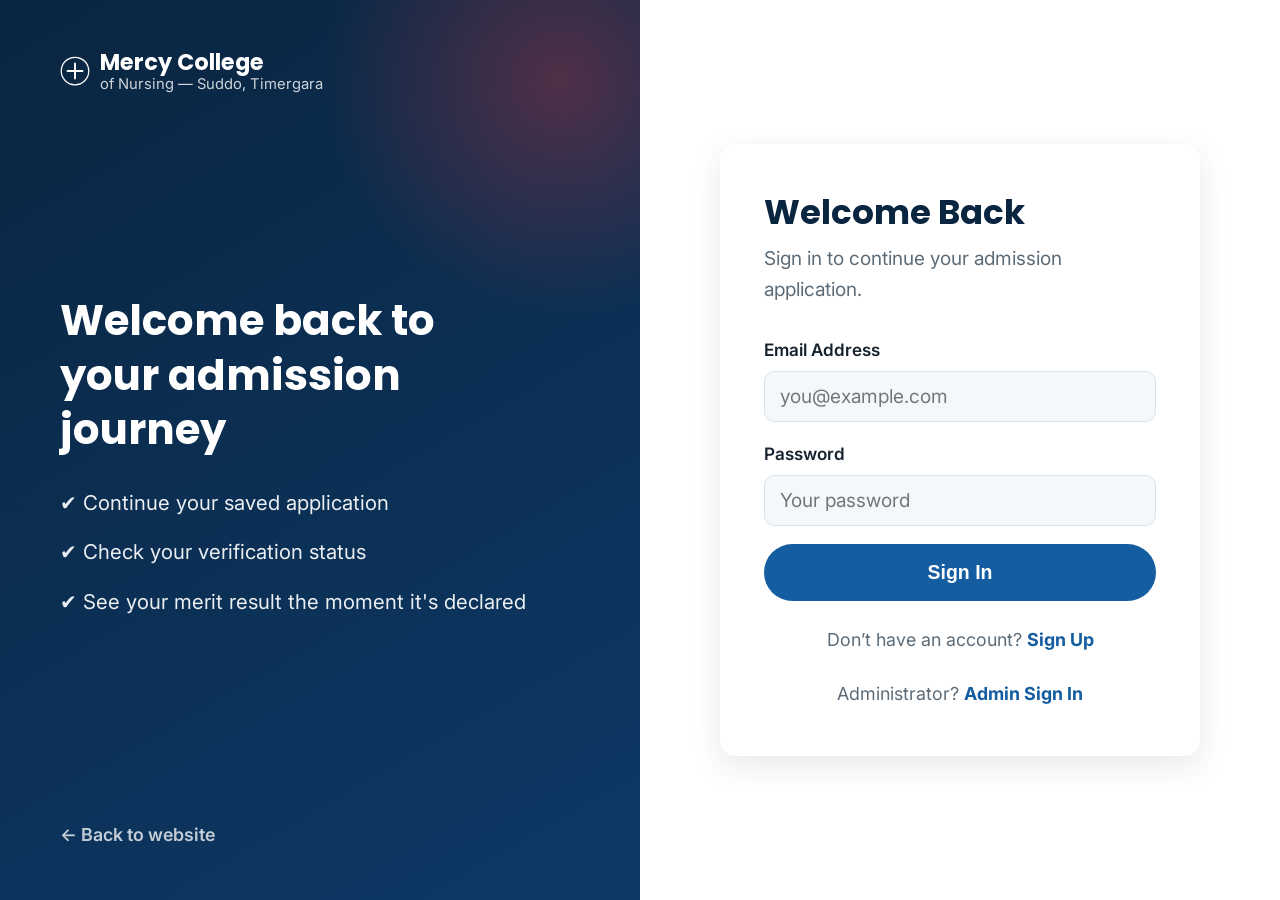
==== dashboard.html @ fff81d1d "dashboard, forms more improvements" ====
<!DOCTYPE html>
<html lang="en">
<head>
<meta charset="UTF-8">
<meta name="viewport" content="width=device-width, initial-scale=1.0">
<title>My Dashboard &mdash; Mercy College of Nursing</title>
<link rel="stylesheet" href="css/style.css">
<link rel="stylesheet" href="css/auth.css">
<link rel="preconnect" href="https://fonts.googleapis.com">
<link rel="preconnect" href="https://fonts.gstatic.com" crossorigin>
<link rel="preload" as="style" href="https://fonts.googleapis.com/css2?family=Poppins:wght@400;500;600;700;800&family=Inter:wght@400;500;600&display=swap" onload="this.onload=null;this.rel='stylesheet'">
<noscript><link rel="stylesheet" href="https://fonts.googleapis.com/css2?family=Poppins:wght@400;500;600;700;800&family=Inter:wght@400;500;600&display=swap"></noscript>
</head>
<body class="dash-body">

<div class="dash-layout">

  <aside class="dash-sidebar">
    <a href="index.html" class="brand">
      <span class="brand-mark">
        <svg viewBox="0 0 48 48" width="28" height="28" fill="none">
          <circle cx="24" cy="24" r="22" stroke="currentColor" stroke-width="2"/>
          <path d="M24 12v24M12 24h24" stroke="currentColor" stroke-width="3" stroke-linecap="round"/>
        </svg>
      </span>
      <span class="brand-text">
        <strong>Mercy College</strong>
        <small>Student Portal</small>
      </span>
    </a>

    <nav class="dash-nav">
      <button class="dash-nav-link active" data-view="overview"><span class="nav-icon">📊</span> Overview</button>
      <button class="dash-nav-link" data-view="application"><span class="nav-icon">📝</span> My Application</button>
      <button class="dash-nav-link" data-view="account"><span class="nav-icon">👤</span> Account</button>
    </nav>

    <div class="dash-sidebar-footer">
      <div class="dash-user-mini">
        <strong id="userName">Student</strong>
        <span id="userEmailMini"></span>
      </div>
      <button class="btn btn-tiny btn-ghost-dark btn-block" id="logoutBtn" style="background:#fff;">Log Out</button>
    </div>
  </aside>

  <main class="dash-content">
    <div class="container">

      <!-- ===================== Overview ===================== -->
      <div class="dash-view active" id="view-overview">
        <div id="allocationBanner"></div>
        <div class="dash-card">
          <h2>Application Status</h2>
          <p class="dash-card-lead">Track where your application is in the admission process.</p>
          <div class="status-stepper" id="statusStepper"></div>
        </div>
      </div>

      <!-- ===================== Application ===================== -->
      <div class="dash-view" id="view-application">
        <div id="applicationArea"></div>
      </div>

      <!-- ===================== Account ===================== -->
      <div class="dash-view" id="view-account">
        <div class="dash-card">
          <h2>Account Details</h2>
          <p class="dash-card-lead">Your account information used across your application.</p>
          <div class="summary-grid">
            <div class="summary-item"><span>Full Name</span><strong id="acc-name"></strong></div>
            <div class="summary-item"><span>CNIC / B-Form</span><strong id="acc-cnic"></strong></div>
            <div class="summary-item"><span>Phone</span><strong id="acc-phone"></strong></div>
            <div class="summary-item"><span>Email</span><strong id="acc-email"></strong></div>
          </div>
          <p class="cta-form-note" style="text-align:left; margin-top:24px;">Need to update these details? Message us on <a href="https://wa.me/923429671520" target="_blank" rel="noopener">WhatsApp</a>.</p>
        </div>
      </div>

    </div>
  </main>

</div>

<!-- ===================== Application Form Template ===================== -->
<template id="applicationFormTemplate">
  <div class="dash-card">
    <h2>Admission Application</h2>
    <p class="dash-card-lead">Fill in your details and upload the required documents. Signed in as <strong class="applicant-email"></strong>.</p>

    <p class="auth-error" id="appFormError"></p>

    <form id="applicationForm">
      <div class="form-grid">
        <label>
          Father's / Guardian's Name
          <input type="text" name="father" placeholder="Father's full name" required>
        </label>
        <label>
          CNIC / B-Form Number
          <input type="text" name="cnic" placeholder="XXXXX-XXXXXXX-X" required>
        </label>
        <label>
          Date of Birth
          <input type="date" name="dob" required>
        </label>
        <label>
          Gender
          <select name="gender" required>
            <option value="" disabled selected>Select gender</option>
            <option>Male</option>
            <option>Female</option>
          </select>
        </label>
        <label>
          Previous Qualification
          <select name="qualification" required>
            <option value="" disabled selected>Select qualification</option>
            <option>Matric (Science)</option>
            <option>FSc Pre-Medical</option>
            <option>FSc Pre-Engineering</option>
            <option>ICS / ICOM</option>
            <option>FA</option>
            <option>Other</option>
          </select>
        </label>
        <label>
          Program of Interest
          <select name="program" required>
            <option value="" disabled selected>Select a program</option>
            <option>BSN &mdash; Generic Nursing</option>
            <option>LHV &mdash; Lady Health Visitor</option>
          </select>
        </label>
        <label>
          Matric Marks / Percentage
          <input type="text" name="marksMatric" placeholder="e.g. 78% or 850/1100" required>
        </label>
        <label>
          F.Sc Marks / Percentage <span class="optional">(if applicable)</span>
          <input type="text" name="marksFsc" placeholder="e.g. 82% or 940/1100">
        </label>
        <label class="span-2">
          Complete Address
          <textarea name="address" rows="2" placeholder="House #, Street, Village/Town, Tehsil, District" required></textarea>
        </label>
      </div>

      <h3 style="margin:26px 0 16px; font-size:1.1rem;">Required Documents</h3>
      <div class="upload-grid">
        <div class="upload-field">
          <label>CNIC / Form B (scan or photo)
            <input type="file" name="cnicFormB" accept="image/*,.pdf" required>
          </label>
        </div>
        <div class="upload-field">
          <label>Domicile Certificate
            <input type="file" name="domicile" accept="image/*,.pdf" required>
          </label>
        </div>
        <div class="upload-field">
          <label>Matric DMC + Certificate
            <input type="file" name="matricDocs" accept="image/*,.pdf" multiple required>
          </label>
        </div>
        <div class="upload-field">
          <label>F.Sc DMC + Certificate <span class="optional">(if applicable)</span>
            <input type="file" name="fscDocs" accept="image/*,.pdf" multiple>
          </label>
        </div>
        <div class="upload-field span-2">
          <label>KMU CAT Result
            <input type="file" name="kmuCat" accept="image/*,.pdf" required>
          </label>
        </div>
      </div>

      <button type="submit" class="btn btn-primary btn-block" id="appSubmitBtn" style="margin-top:10px;">Submit Application</button>
      <p class="cta-form-note">Your details are saved to your account. You can also message us directly on <a href="https://wa.me/923429671520" target="_blank" rel="noopener">WhatsApp</a>.</p>
    </form>
  </div>
</template>

<!-- ===================== Read-only Summary Template ===================== -->
<template id="applicationSummaryTemplate">
  <div class="dash-card">
    <div style="display:flex; align-items:center; justify-content:space-between; flex-wrap:wrap; gap:10px;">
      <h2 style="margin-bottom:0;">My Application</h2>
      <span class="status-badge"></span>
    </div>
    <p class="dash-card-lead">Submitted on <span class="submitted-date"></span>. Contact the admissions office if any detail needs correction.</p>

    <div class="summary-grid">
      <div class="summary-item"><span>Full Name</span><strong class="s-name"></strong></div>
      <div class="summary-item"><span>Father's / Guardian's Name</span><strong class="s-father"></strong></div>
      <div class="summary-item"><span>CNIC / B-Form</span><strong class="s-cnic"></strong></div>
      <div class="summary-item"><span>Date of Birth</span><strong class="s-dob"></strong></div>
      <div class="summary-item"><span>Gender</span><strong class="s-gender"></strong></div>
      <div class="summary-item"><span>Phone</span><strong class="s-phone"></strong></div>
      <div class="summary-item"><span>Email</span><strong class="s-email"></strong></div>
      <div class="summary-item"><span>Program of Interest</span><strong class="s-program"></strong></div>
      <div class="summary-item"><span>Previous Qualification</span><strong class="s-qualification"></strong></div>
      <div class="summary-item"><span>Matric Marks</span><strong class="s-marksMatric"></strong></div>
      <div class="summary-item"><span>F.Sc Marks</span><strong class="s-marksFsc"></strong></div>
      <div class="summary-item span-2"><span>Address</span><strong class="s-address"></strong></div>
    </div>

    <h3 style="margin:26px 0 12px; font-size:1.05rem;">Uploaded Documents</h3>
    <div class="upload-preview" id="summaryDocs"></div>
  </div>
</template>

<script src="js/store.js"></script>
<script src="js/dashboard.js"></script>
</body>
</html>
---- css/style.css ----
/* ===================== Variables ===================== */
:root{
  --primary: #145da0;
  --primary-dark: #0d3d6e;
  --navy: #0a2540;
  --accent: #d1373f;
  --accent-dark: #ad2b32;
  --bg-light: #f4f8fb;
  --bg-white: #ffffff;
  --text-dark: #16232f;
  --text-muted: #5c6b78;
  --radius: 16px;
  --shadow: 0 10px 30px rgba(10,37,64,0.1);
  --topbar-h: 40px;
  --header-h: 84px;
  --font-head: 'Poppins', 'Segoe UI', sans-serif;
  --font-body: 'Inter', 'Segoe UI', sans-serif;
}

*{ box-sizing: border-box; margin:0; padding:0; }

html{ scroll-behavior: smooth; font-size: clamp(16.5px, 0.35vw + 15px, 19.5px); }

body{
  font-family: var(--font-body);
  color: var(--text-dark);
  background: var(--bg-white);
  line-height: 1.65;
  font-size: 1rem;
  overflow-x: hidden;
}

img{ max-width: 100%; display:block; }

a{ text-decoration: none; color: inherit; }

ul{ list-style:none; }

.container{
  width: 100%;
  max-width: 1180px;
  margin: 0 auto;
  padding: 0 24px;
}

h1,h2,h3,h4{
  font-family: var(--font-head);
  color: var(--navy);
  line-height: 1.2;
}

h2{ font-size: 2.3rem; }
h3{ font-size: 1.3rem; }

.center{ text-align:center; margin-left:auto; margin-right:auto; }

.section-tag{
  color: var(--primary);
  font-weight: 700;
  letter-spacing: 1.5px;
  text-transform: uppercase;
  font-size: 0.85rem;
  margin-bottom: 10px;
}

.section-lead{
  color: var(--text-muted);
  font-size: 1.08rem;
  max-width: 640px;
  margin-top: 14px;
  margin-bottom: 52px;
}

/* ===================== Buttons ===================== */
.btn{
  display: inline-block;
  padding: 15px 32px;
  border-radius: 100px;
  font-weight: 600;
  font-size: 1rem;
  transition: all 0.25s ease;
  border: 2px solid transparent;
  cursor: pointer;
}

.btn-primary{
  background: var(--primary);
  color: #fff;
}
.btn-primary:hover{
  background: var(--primary-dark);
  transform: translateY(-2px);
}

.btn-accent{
  background: var(--accent);
  color: #fff;
  border-color: var(--accent);
}
.btn-accent:hover{
  background: var(--accent-dark);
  border-color: var(--accent-dark);
  transform: translateY(-2px);
}

.btn-ghost{
  border-color: rgba(255,255,255,0.6);
  color: #fff;
}
.btn-ghost:hover{
  background: rgba(255,255,255,0.12);
  transform: translateY(-2px);
}

.btn-ghost-dark{
  border-color: rgba(10,37,64,0.3);
  color: var(--navy);
}
.btn-ghost-dark:hover{
  background: rgba(10,37,64,0.06);
}

.btn-small{
  padding: 10px 22px;
  font-size: 0.85rem;
}

.btn-tiny{
  padding: 7px 18px;
  font-size: 0.76rem;
}

.btn-block{
  width: 100%;
  text-align: center;
}

/* ===================== Top bar ===================== */
.top-bar{
  position: fixed;
  top: 0; left:0; right:0;
  height: var(--topbar-h);
  background: var(--navy);
  color: rgba(255,255,255,0.85);
  font-size: 0.8rem;
  z-index: 1000;
  transition: transform 0.3s ease;
}
.top-bar.hide{ transform: translateY(-100%); }

.top-bar-inner{
  height: 100%;
  display:flex;
  align-items:center;
  justify-content: space-between;
}

.top-bar-left{ display:flex; gap: 22px; }
.top-bar-left a{ color: inherit; opacity:0.88; transition: opacity 0.2s ease; }
.top-bar-left a:hover{ opacity:1; }

.top-bar-right{ display:flex; align-items:center; gap: 16px; }

.top-social{ display:flex; gap: 8px; }
.top-social a{
  width: 24px; height:24px;
  font-size: 0.62rem;
  background: rgba(255,255,255,0.12);
}
.top-social a:hover{ background: var(--accent); }

/* ===================== Header ===================== */
.site-header{
  position: fixed;
  top: var(--topbar-h);
  left:0; right:0;
  z-index: 999;
  background: transparent;
  transition: all 0.3s ease, top 0.3s ease;
  padding: 18px 0;
}

.site-header.scrolled{
  top: 0;
  background: rgba(255,255,255,0.97);
  backdrop-filter: blur(8px);
  box-shadow: 0 4px 20px rgba(0,0,0,0.08);
  padding: 10px 0;
}

.nav-wrap{
  display:flex;
  align-items:center;
  justify-content: space-between;
}

.brand{
  display:flex;
  align-items:center;
  gap:10px;
  color:#fff;
  transition: color 0.3s ease;
}
.site-header.scrolled .brand{ color: var(--navy); }

.brand-mark{ display:flex; color: inherit; }

.brand-text{ display:flex; flex-direction:column; line-height:1.15; }
.brand-text strong{ font-family: var(--font-head); font-size: 1.15rem; }
.brand-text small{ font-size: 0.76rem; opacity: 0.8; }

.main-nav{
  display:flex;
  align-items:center;
  gap: 30px;
}

.main-nav a{
  color:#fff;
  font-weight:500;
  font-size: 0.98rem;
  transition: color 0.3s ease, opacity 0.2s ease;
  opacity: 0.9;
}
.main-nav a:hover{ opacity: 1; }
.site-header.scrolled .main-nav a{ color: var(--navy); }
.main-nav a.nav-cta{ color: #fff !important; opacity:1; }

.nav-toggle{
  display:none;
  flex-direction:column;
  gap:5px;
  background:none;
  border:none;
  cursor:pointer;
  z-index: 1001;
}
.nav-toggle span{
  width: 26px;
  height: 2px;
  background: #fff;
  transition: all 0.3s ease;
}
.site-header.scrolled .nav-toggle span{ background: var(--navy); }

/* ===================== Hero ===================== */
.hero{
  position: relative;
  min-height: 100vh;
  display:flex;
  align-items:center;
  color:#fff;
  overflow:hidden;
}

.hero-bg{
  position:absolute;
  inset:0;
  background:
    linear-gradient(120deg, rgba(10,37,64,0.90), rgba(13,61,110,0.80)),
    url('../img/web/hero-campus.jpg') center/cover no-repeat;
  z-index:-1;
}

.hero-inner{
  padding-top: calc(var(--topbar-h) + 100px);
  padding-bottom: 60px;
  display:grid;
  grid-template-columns: 1.15fr 0.85fr;
  gap: 50px;
  align-items:center;
}

.eyebrow{
  display:flex;
  align-items:center;
  flex-wrap: wrap;
  gap: 12px 14px;
  margin-bottom: 26px;
}

.eyebrow-text{
  text-transform: uppercase;
  letter-spacing: 2px;
  font-size: 0.92rem;
  color: #ff8f93;
  font-weight:600;
}

.hero h1{
  font-size: clamp(3.2rem, 5.5vw, 5.6rem);
  font-weight: 800;
  color: #fff;
  letter-spacing: -1px;
}

.hero-sub{
  margin: 28px 0 38px;
  font-size: 1.28rem;
  max-width: 620px;
  color: rgba(255,255,255,0.88);
}

.hero-actions{
  display:flex;
  gap:18px;
  flex-wrap: wrap;
}

.hero-inner-solo{
  grid-template-columns: 1fr;
  max-width: 880px;
}

.admissions-pill{
  display: inline-block;
  background: var(--accent);
  color: #fff;
  padding: 6px 16px;
  font-size: 0.8rem;
  font-weight: 600;
  border-radius: 100px;
  letter-spacing: 0.5px;
}

.scroll-cue{
  position:absolute;
  bottom: 20px;
  left: 50%;
  transform: translateX(-50%);
  display:flex;
  flex-direction:column;
  align-items:center;
  gap:8px;
  color: rgba(255,255,255,0.75);
  font-size: 0.7rem;
  letter-spacing: 2px;
}
.scroll-cue-arrow{
  animation: bounce 1.8s infinite;
  font-size: 1.1rem;
}
@keyframes bounce{
  0%,100%{ transform: translateY(0); }
  50%{ transform: translateY(8px); }
}

/* ===================== Quick Access ===================== */
.quick-access{
  padding: 70px 0 20px;
  background: var(--bg-white);
}
.quick-grid{
  display:grid;
  grid-template-columns: repeat(auto-fit, minmax(170px, 1fr));
  gap: 18px;
}
.quick-card{
  background: var(--bg-light);
  border-radius: 14px;
  padding: 30px 20px;
  text-align:center;
  border: 1.5px solid transparent;
  transition: all 0.25s ease;
}
.quick-card:hover{
  background:#fff;
  border-color: var(--primary);
  box-shadow: var(--shadow);
  transform: translateY(-5px);
}
.quick-icon{
  font-size: 2.1rem;
  display:block;
  margin-bottom: 14px;
}
.quick-card h4{ font-size: 1.02rem; margin-bottom: 7px; }
.quick-card p{ font-size: 0.85rem; color: var(--text-muted); }

/* ===================== About ===================== */
.about{
  padding: 100px 0 0;
  background: var(--bg-white);
}

.about-grid{
  display:grid;
  grid-template-columns: 1.1fr 0.9fr;
  gap: 70px;
  align-items:center;
  padding-bottom: 90px;
}

.about-text p{ color: var(--text-muted); margin-bottom: 18px; }
.about-text h2{ font-size: 2.3rem; margin-bottom: 22px; }

.about-media{
  position:relative;
}
.about-media img{
  border-radius: var(--radius);
  box-shadow: var(--shadow);
  width: 100%;
  height: auto;
  aspect-ratio: 0.875;
  object-fit: cover;
}
.about-badge{
  position:absolute;
  bottom: -24px;
  left: -24px;
  background: var(--accent);
  color: #fff;
  padding: 20px 26px;
  border-radius: var(--radius);
  box-shadow: var(--shadow);
  display:flex;
  flex-direction:column;
  line-height:1.1;
}
.about-badge strong{ font-size: 1.6rem; font-family: var(--font-head); }
.about-badge span{ font-size: 0.75rem; font-weight:600; max-width: 150px; }

.stats-strip{
  background: var(--navy);
  padding: 50px 0;
}
.stats-grid{
  display:grid;
  grid-template-columns: repeat(4, 1fr);
  gap: 20px;
  text-align:center;
}
.stat h3{
  color: #ff8f93;
  font-size: 2.4rem;
  font-weight: 800;
}
.stat p{
  color: rgba(255,255,255,0.75);
  margin-top: 6px;
  font-size: 0.9rem;
  letter-spacing: 0.5px;
}

/* ===================== QEC ===================== */
.qec{
  padding: 80px 0;
  background: var(--bg-white);
}
.qec-grid{
  display:grid;
  grid-template-columns: auto 1fr;
  gap: 34px;
  align-items:center;
}
.qec-icon-wrap{
  width: 84px;
  height: 84px;
  border-radius: 22px;
  background: rgba(20,93,160,0.1);
  display:flex;
  align-items:center;
  justify-content:center;
  font-size: 2.2rem;
  flex-shrink: 0;
}
.qec h2{ font-size: 1.9rem; margin-bottom: 14px; }
.qec p{ color: var(--text-muted); }

/* ===================== Courses ===================== */
.courses{
  padding: 110px 0;
  background: var(--bg-light);
}

.course-grid{
  display:grid;
  grid-template-columns: repeat(3, 1fr);
  gap: 28px;
}

.course-grid-2{
  grid-template-columns: repeat(2, 1fr);
  max-width: 780px;
  margin: 0 auto;
}

.course-card{
  background: #fff;
  padding: 38px 32px;
  border-radius: var(--radius);
  box-shadow: var(--shadow);
  position:relative;
  transition: transform 0.3s ease, box-shadow 0.3s ease;
}
.course-card:hover{
  transform: translateY(-8px);
  box-shadow: 0 18px 40px rgba(10,37,64,0.16);
}

.course-icon{
  font-size: 2.5rem;
  margin-bottom: 20px;
}

.course-card h3{
  font-size: 1.32rem;
  margin-bottom: 14px;
  padding-right: 70px;
}

.course-card p{
  color: var(--text-muted);
  font-size: 1rem;
  margin-bottom: 20px;
}

.badge{
  position:absolute;
  top: 30px;
  right: 28px;
  background: rgba(20,93,160,0.1);
  color: var(--primary-dark);
  font-size: 0.72rem;
  font-weight:700;
  padding: 5px 12px;
  border-radius: 100px;
}

.card-link{
  color: var(--primary-dark);
  font-weight:600;
  font-size: 0.9rem;
}

/* ===================== Curriculum ===================== */
.curriculum{
  padding: 110px 0;
  background: var(--bg-white);
}

.curriculum-tabs{ max-width: 820px; margin: 0 auto; }

.tab-buttons{
  display:flex;
  justify-content:center;
  gap: 12px;
  margin-bottom: 40px;
  flex-wrap: wrap;
}

.tab-btn{
  background: var(--bg-light);
  border: none;
  padding: 12px 28px;
  border-radius: 100px;
  font-weight:600;
  font-family: var(--font-body);
  color: var(--navy);
  cursor:pointer;
  transition: all 0.25s ease;
}
.tab-btn.active, .tab-btn:hover{
  background: var(--primary);
  color: #fff;
}

.tab-panel{
  display:none;
  background: var(--bg-light);
  border-radius: var(--radius);
  padding: 40px;
}
.tab-panel.active{
  display:block;
  animation: fadeIn 0.4s ease;
}
@keyframes fadeIn{
  from{ opacity:0; transform: translateY(8px); }
  to{ opacity:1; transform: translateY(0); }
}

.tab-panel ul{
  display:grid;
  grid-template-columns: 1fr 1fr;
  gap: 16px;
}
.tab-panel li{
  position:relative;
  padding-left: 26px;
  color: var(--text-dark);
  font-weight:500;
}
.tab-panel li::before{
  content:'';
  position:absolute;
  left:0; top: 8px;
  width: 10px; height: 10px;
  border-radius: 50%;
  background: var(--primary);
}

/* ===================== Faculty ===================== */
.faculty{
  padding: 110px 0;
  background: var(--bg-light);
}

.faculty-grid{
  display:grid;
  grid-template-columns: repeat(3, 1fr);
  gap: 30px;
}

.faculty-card{
  background:#fff;
  border-radius: var(--radius);
  overflow:hidden;
  box-shadow: var(--shadow);
  transition: transform 0.3s ease;
}
.faculty-card:hover{ transform: translateY(-6px); }

.faculty-card img{ width:100%; height:auto; aspect-ratio: 1/1; object-fit: cover; }

.faculty-avatar-placeholder{
  width:100%;
  aspect-ratio: 1/1;
  background: linear-gradient(135deg, var(--primary), var(--primary-dark));
  display:flex;
  align-items:center;
  justify-content:center;
  font-size: 3rem;
}

.faculty-info{ padding: 24px 26px 30px; }
.faculty-info h3{ font-size: 1.22rem; margin-bottom: 5px; }
.faculty-info span{
  display:block;
  color: var(--primary-dark);
  font-weight:600;
  font-size: 0.92rem;
  margin-bottom: 11px;
}
.faculty-info p{ color: var(--text-muted); font-size: 0.95rem; }

.activity-tag{
  display:inline-block;
  background: rgba(20,93,160,0.1);
  color: var(--primary-dark);
  font-weight:700;
  font-size: 0.82rem;
  padding: 6px 14px;
  border-radius: 100px;
  margin-bottom: 11px;
}

/* ===================== Gallery ===================== */
.gallery{
  padding: 110px 0;
  background: var(--bg-white);
}

.gallery-grid{
  columns: 3;
  column-gap: 20px;
}
.gallery-grid img{
  width:100%;
  margin-bottom: 20px;
  border-radius: var(--radius);
  cursor: pointer;
  transition: transform 0.3s ease, box-shadow 0.3s ease;
  break-inside: avoid;
}
.gallery-grid img:hover{
  transform: scale(1.02);
  box-shadow: var(--shadow);
}

.lightbox{
  position: fixed;
  inset:0;
  background: rgba(10,37,64,0.92);
  display:none;
  align-items:center;
  justify-content:center;
  z-index: 2000;
  padding: 40px;
}
.lightbox.open{ display:flex; }
.lightbox img{
  max-width: 90vw;
  max-height: 85vh;
  border-radius: 12px;
}
.lightbox-close{
  position:absolute;
  top: 26px;
  right: 36px;
  color:#fff;
  font-size: 2.2rem;
  cursor:pointer;
}

/* ===================== CTA Banner / Form ===================== */
.cta-banner{
  background: linear-gradient(120deg, var(--primary-dark), var(--navy));
  padding: 100px 0;
  color:#fff;
}
.cta-grid{
  display:grid;
  grid-template-columns: 1fr 1fr;
  gap: 60px;
  align-items:center;
}
.cta-copy h2{ color:#fff; font-size: 2.1rem; margin-bottom: 18px; }
.cta-copy p{ color: rgba(255,255,255,0.85); margin-bottom: 26px; }
.cta-points{ display:flex; flex-direction:column; gap: 12px; }
.cta-points li{ color: rgba(255,255,255,0.92); font-size: 0.95rem; }

.cta-form{
  background: #fff;
  color: var(--text-dark);
  border-radius: var(--radius);
  padding: 34px;
  box-shadow: 0 25px 60px rgba(0,0,0,0.3);
}
.cta-form h3{ margin-bottom: 20px; font-size: 1.25rem; }

.form-grid{
  display:grid;
  grid-template-columns: 1fr 1fr;
  column-gap: 18px;
}

.cta-form label{
  display:block;
  font-size: 0.83rem;
  font-weight:600;
  color: var(--text-dark);
  margin-bottom: 16px;
}
.form-grid label.span-2{ grid-column: 1 / -1; }

.optional{ font-weight:400; color: var(--text-muted); font-size: 0.75rem; }

.cta-form input, .cta-form select, .cta-form textarea{
  display:block;
  width: 100%;
  margin-top: 6px;
  padding: 12px 14px;
  border-radius: 10px;
  border: 1.5px solid #dde3ea;
  font-family: var(--font-body);
  font-size: 0.92rem;
  background: var(--bg-light);
  color: var(--text-dark);
}
.cta-form textarea{ resize: vertical; min-height: 46px; }
.cta-form input:focus, .cta-form select:focus, .cta-form textarea:focus{
  outline: none;
  border-color: var(--primary);
}
.cta-form-note{
  margin-top: 12px;
  font-size: 0.75rem;
  color: var(--text-muted);
  text-align:center;
}
.cta-form-note a{ color: var(--primary); font-weight:600; }

.auth-gate-lead{ color: var(--text-muted); margin-bottom: 24px; font-size: 0.92rem; }
.auth-gate-signin{ margin-top: 14px; }

/* ===================== Footer ===================== */
.site-footer{
  background: var(--navy);
  color: rgba(255,255,255,0.8);
  padding-top: 80px;
}

.footer-grid{
  display:grid;
  grid-template-columns: 1.4fr 1fr 1fr 1fr;
  gap: 40px;
  padding-bottom: 60px;
  border-bottom: 1px solid rgba(255,255,255,0.1);
}

.footer-brand{ color:#fff; margin-bottom: 18px; }

.footer-col h4{
  color:#fff;
  font-size: 1rem;
  margin-bottom: 18px;
}
.footer-col a, .footer-col p{
  display:block;
  margin-bottom: 12px;
  font-size: 0.9rem;
  color: rgba(255,255,255,0.75);
  transition: color 0.2s ease;
}
.footer-col a:hover{ color: #ff8f93; }

.social-links{ display:flex; gap: 12px; }
.social-links a{
  width: 38px; height:38px;
  border-radius: 50%;
  background: rgba(255,255,255,0.08);
  display:flex; align-items:center; justify-content:center;
  font-size: 0.8rem;
  font-weight:700;
}
.social-links a:hover{ background: var(--primary); color:#fff; }

.footer-bottom{
  text-align:center;
  padding: 24px 0;
  font-size: 0.82rem;
  color: rgba(255,255,255,0.55);
}

/* ===================== Floating buttons ===================== */
.back-to-top{
  position: fixed;
  bottom: 28px;
  right: 28px;
  width: 46px;
  height: 46px;
  background: var(--primary);
  color:#fff;
  border-radius: 50%;
  display:flex;
  align-items:center;
  justify-content:center;
  font-size: 1.2rem;
  box-shadow: var(--shadow);
  opacity:0;
  pointer-events:none;
  transition: all 0.3s ease;
  z-index: 500;
}
.back-to-top.visible{ opacity:1; pointer-events:auto; }
.back-to-top:hover{ background: var(--primary-dark); transform: translateY(-4px); }

.whatsapp-float{
  position: fixed;
  bottom: 28px;
  left: 28px;
  width: 52px;
  height: 52px;
  background: #25D366;
  color: #fff;
  border-radius: 50%;
  display:flex;
  align-items:center;
  justify-content:center;
  box-shadow: var(--shadow);
  z-index: 500;
  transition: transform 0.3s ease;
}
.whatsapp-float:hover{ transform: translateY(-4px) scale(1.05); }

/* ===================== Reveal animation ===================== */
.reveal{
  opacity:0;
  transform: translateY(30px);
  transition: opacity 0.7s ease, transform 0.7s ease;
}
.reveal.in-view{
  opacity:1;
  transform: translateY(0);
}

/* ===================== Responsive ===================== */
@media (max-width: 960px){
  .hero-inner{ grid-template-columns: 1fr; text-align:center; }
  .hero-actions{ justify-content:center; }
  .hero-media{ order:-1; max-width: 260px; margin: 0 auto; }
  .hero-sub{ margin-left:auto; margin-right:auto; }

  .quick-grid{ grid-template-columns: repeat(3, 1fr); }

  .about-grid{ grid-template-columns: 1fr; }
  .about-media{ order:-1; max-width: 420px; margin: 0 auto; }
  .course-grid{ grid-template-columns: repeat(2, 1fr); }
  .faculty-grid{ grid-template-columns: repeat(2, 1fr); }
  .gallery-grid{ columns: 2; }
  .cta-grid{ grid-template-columns: 1fr; }
  .footer-grid{ grid-template-columns: 1fr 1fr; }
}

@media (max-width: 560px){
  .form-grid{ grid-template-columns: 1fr; }
}

@media (max-width: 720px){
  .hide-mobile{ display:none; }
  .top-bar{ font-size: 0.72rem; }
  .top-bar-left{ gap: 14px; }
  .top-social{ display:none; }
  .top-bar-right{ gap: 10px; }

  .nav-toggle{ display:flex; }
  .main-nav{
    position: fixed;
    top:0; right:0;
    height: 100vh;
    width: 78%;
    max-width: 320px;
    background: var(--navy);
    flex-direction: column;
    align-items: flex-start;
    justify-content:center;
    gap: 26px;
    padding: 40px;
    transform: translateX(100%);
    transition: transform 0.35s ease;
  }
  .main-nav.open{ transform: translateX(0); }
  .main-nav a{ color:#fff !important; font-size: 1.05rem; }

  .quick-grid{ grid-template-columns: repeat(2, 1fr); }
  .qec-grid{ grid-template-columns: 1fr; text-align:center; justify-items:center; }
  .stats-grid{ grid-template-columns: 1fr 1fr; gap: 30px; }
  .course-grid{ grid-template-columns: 1fr; }
  .faculty-grid{ grid-template-columns: 1fr; }
  .gallery-grid{ columns: 1; }
  .footer-grid{ grid-template-columns: 1fr; }
  .tab-panel ul{ grid-template-columns: 1fr; }
  .tab-buttons{ gap: 8px; }
  .tab-btn{ padding: 10px 18px; font-size: 0.85rem; }
  .whatsapp-float{ width:46px; height:46px; bottom:22px; left:22px; }
  .back-to-top{ width:42px; height:42px; bottom:22px; right:22px; }
}
---- css/auth.css ----
/* Shared styles for the student/admin portal pages (signup, signin,
   dashboard, admin). Built on top of the variables/buttons/forms already
   defined in style.css -- link both stylesheets on these pages. */

body.auth-body{
  min-height: 100vh;
  background: var(--bg-light);
}

/* ===================== Split-screen auth layout ===================== */
.auth-split{
  min-height: 100vh;
  display:grid;
  grid-template-columns: 1fr 1fr;
}

.auth-side{
  background: linear-gradient(150deg, var(--navy), var(--primary-dark) 120%);
  color:#fff;
  display:flex;
  flex-direction:column;
  justify-content:space-between;
  padding: 50px 60px;
  position:relative;
  overflow:hidden;
}
.auth-side::before{
  content:'';
  position:absolute;
  width: 480px; height: 480px;
  border-radius:50%;
  background: radial-gradient(circle, rgba(209,55,63,0.35), transparent 70%);
  top: -160px; right: -160px;
}
.auth-side .brand{ color:#fff; position:relative; z-index:1; }
.auth-side-content{ position:relative; z-index:1; }
.auth-side-content h2{ color:#fff; font-size: 2.15rem; line-height:1.3; margin-bottom: 28px; max-width: 420px; }
.auth-side-points{ display:flex; flex-direction:column; gap: 16px; }
.auth-side-points li{ font-size: 1.05rem; color: rgba(255,255,255,0.92); }
.auth-side-back{
  position:relative; z-index:1;
  color: rgba(255,255,255,0.75);
  font-size: 0.92rem;
  font-weight:600;
}
.auth-side-back:hover{ color:#fff; }

.auth-form-side{
  display:flex;
  align-items:center;
  justify-content:center;
  padding: 50px 30px;
  background: var(--bg-white);
}

.auth-card{
  background:#fff;
  border-radius: var(--radius);
  box-shadow: var(--shadow);
  padding: 48px 44px;
  width: 100%;
  max-width: 480px;
}
.auth-card h1{ font-size: 1.75rem; margin-bottom: 10px; }
.auth-card .auth-lead{ color: var(--text-muted); font-size: 0.98rem; margin-bottom: 30px; }

.auth-card label{
  display:block;
  font-size: 0.88rem;
  font-weight:600;
  color: var(--text-dark);
  margin-bottom: 18px;
}
.auth-card input, .auth-card select, .auth-card textarea{
  display:block;
  width: 100%;
  margin-top: 7px;
  padding: 13px 15px;
  border-radius: 10px;
  border: 1.5px solid #dde3ea;
  font-family: var(--font-body);
  font-size: 0.98rem;
  background: var(--bg-light);
  color: var(--text-dark);
}
.auth-card input:focus, .auth-card select:focus, .auth-card textarea:focus{
  outline: none;
  border-color: var(--primary);
}

.auth-error{
  background: rgba(209,55,63,0.08);
  border: 1px solid rgba(209,55,63,0.25);
  color: var(--accent-dark);
  padding: 12px 16px;
  border-radius: 10px;
  font-size: 0.85rem;
  margin-bottom: 20px;
  display:none;
}
.auth-error.visible{ display:block; }

.auth-switch{
  text-align:center;
  margin-top: 24px;
  font-size: 0.92rem;
  color: var(--text-muted);
}
.auth-switch a{ color: var(--primary); font-weight:700; }

/* ===================== Dashboard shell (sidebar layout) ===================== */
.dash-body{ background: var(--bg-light); }

.dash-layout{
  display:flex;
  min-height: 100vh;
  align-items: stretch;
}

.dash-sidebar{
  width: 268px;
  flex-shrink: 0;
  background: var(--navy);
  color:#fff;
  display:flex;
  flex-direction:column;
  padding: 28px 22px;
  position: sticky;
  top: 0;
  height: 100vh;
}
.dash-sidebar .brand{ color:#fff; margin-bottom: 44px; }
.dash-sidebar .brand-text small{ opacity:0.65; }

.dash-nav{
  display:flex;
  flex-direction:column;
  gap: 6px;
  flex: 1;
}
.dash-nav-link{
  display:flex;
  align-items:center;
  gap: 12px;
  background:none;
  border:none;
  color: rgba(255,255,255,0.72);
  text-align:left;
  padding: 13px 16px;
  border-radius: 10px;
  font-size: 0.97rem;
  font-weight:500;
  font-family: var(--font-body);
  cursor:pointer;
  transition: all 0.2s ease;
}
.dash-nav-link .nav-icon{ font-size: 1.1rem; }
.dash-nav-link:hover{ background: rgba(255,255,255,0.07); color:#fff; }
.dash-nav-link.active{ background: var(--primary); color:#fff; font-weight:600; }

.dash-sidebar-footer{
  border-top: 1px solid rgba(255,255,255,0.14);
  padding-top: 20px;
  margin-top: 20px;
}
.dash-user-mini{ margin-bottom: 16px; }
.dash-user-mini strong{ display:block; font-size: 0.96rem; color:#fff; }
.dash-user-mini span{ display:block; font-size: 0.8rem; color: rgba(255,255,255,0.6); margin-top:2px; word-break: break-all; }

.dash-content{
  flex: 1;
  min-width: 0;
  padding: 46px 50px 90px;
  overflow-y: auto;
}
.dash-content .container{ max-width: none; margin:0; padding:0; }

.dash-view{ display:none; }
.dash-view.active{ display:block; }

.dash-card{
  background:#fff;
  border-radius: var(--radius);
  box-shadow: var(--shadow);
  padding: 34px;
  margin-bottom: 30px;
}
.dash-card h2{ font-size: 1.5rem; margin-bottom: 7px; }
.dash-card .dash-card-lead{ color: var(--text-muted); font-size: 0.95rem; margin-bottom: 26px; }

.dash-card form label{
  display:block;
  font-size: 0.88rem;
  font-weight:600;
  color: var(--text-dark);
  margin-bottom: 18px;
}
.dash-card form input,
.dash-card form select,
.dash-card form textarea{
  display:block;
  width: 100%;
  margin-top: 7px;
  padding: 13px 15px;
  border-radius: 10px;
  border: 1.5px solid #dde3ea;
  font-family: var(--font-body);
  font-size: 0.98rem;
  background: var(--bg-light);
  color: var(--text-dark);
}
.dash-card form textarea{ resize: vertical; min-height: 46px; }
.dash-card form input:focus,
.dash-card form select:focus,
.dash-card form textarea:focus{
  outline: none;
  border-color: var(--primary);
}
.dash-card form input[type="file"]{
  padding: 0;
  border: none;
  background: none;
  font-size: 0.85rem;
}

/* Status stepper */
.status-stepper{
  display:flex;
  justify-content: space-between;
  gap: 10px;
  margin-bottom: 10px;
}
.status-step{
  flex:1;
  text-align:center;
  position:relative;
  padding-top: 34px;
}
.status-step::before{
  content:'';
  position:absolute;
  top: 12px; left: 50%; right: -50%;
  height: 3px;
  background: #e3e9ef;
  z-index: 0;
}
.status-step:last-child::before{ display:none; }
.status-step-dot{
  position:absolute;
  top:0; left: 50%;
  transform: translateX(-50%);
  width: 26px; height:26px;
  border-radius:50%;
  background:#e3e9ef;
  color:#8a97a3;
  display:flex; align-items:center; justify-content:center;
  font-size: 0.75rem;
  font-weight:700;
  z-index: 1;
}
.status-step.done .status-step-dot{ background: var(--primary); color:#fff; }
.status-step.done::before{ background: var(--primary); }
.status-step.active .status-step-dot{ background: var(--accent); color:#fff; }
.status-step p{ font-size: 0.76rem; font-weight:600; color: var(--text-muted); }
.status-step.done p, .status-step.active p{ color: var(--text-dark); }

/* Status badges */
.status-badge{
  display:inline-block;
  padding: 5px 14px;
  border-radius: 100px;
  font-size: 0.78rem;
  font-weight:700;
}
.status-badge.submitted{ background: rgba(20,93,160,0.1); color: var(--primary-dark); }
.status-badge.verified{ background: rgba(14,124,90,0.12); color: #0d7a53; }
.status-badge.declared{ background: rgba(224,168,23,0.15); color: #8a6608; }
.status-badge.allocated{ background: rgba(14,124,90,0.15); color: #0d7a53; }
.status-badge.not-allocated{ background: rgba(209,55,63,0.1); color: var(--accent-dark); }

.allocation-banner{
  border-radius: 14px;
  padding: 26px 28px;
  margin-bottom: 24px;
}
.allocation-banner.success{ background: linear-gradient(120deg, #0d7a53, #0a5c3f); color:#fff; }
.allocation-banner.fail{ background: linear-gradient(120deg, var(--accent-dark), var(--accent)); color:#fff; }
.allocation-banner h3{ color:#fff; font-size: 1.2rem; margin-bottom: 6px; }
.allocation-banner p{ color: rgba(255,255,255,0.9); font-size: 0.92rem; }

/* Document upload grid */
.upload-grid{
  display:grid;
  grid-template-columns: 1fr 1fr;
  gap: 18px;
  margin-bottom: 16px;
}
.upload-field{
  border: 1.5px dashed #cfd8e2;
  border-radius: 12px;
  padding: 16px;
  background: var(--bg-light);
}
.upload-field label{ margin-bottom: 8px; }
.upload-field input[type="file"]{
  font-size: 0.8rem;
  background: none;
  border: none;
  padding: 0;
}
.upload-preview{
  display:flex;
  flex-wrap:wrap;
  gap: 8px;
  margin-top: 10px;
}
.upload-preview img{
  width: 56px; height:56px;
  object-fit:cover;
  border-radius: 8px;
  border: 1px solid #dde3ea;
}
.upload-preview .file-chip{
  font-size: 0.72rem;
  background:#fff;
  border: 1px solid #dde3ea;
  border-radius: 8px;
  padding: 6px 10px;
  color: var(--text-muted);
}

/* Read-only application summary */
.summary-grid{
  display:grid;
  grid-template-columns: 1fr 1fr;
  gap: 14px 24px;
}
.summary-item span{ display:block; font-size: 0.75rem; color: var(--text-muted); margin-bottom: 3px; }
.summary-item strong{ font-size: 0.94rem; color: var(--text-dark); }
.summary-item.span-2{ grid-column: 1 / -1; }

/* ===================== Admin ===================== */
.admin-toolbar{
  display:flex;
  align-items:center;
  justify-content: space-between;
  gap: 16px;
  margin-bottom: 22px;
  flex-wrap: wrap;
}
.admin-stats{ display:flex; gap: 14px; flex-wrap: wrap; }
.admin-stat{
  background: var(--bg-light);
  border-radius: 12px;
  padding: 12px 18px;
  text-align:center;
}
.admin-stat strong{ display:block; font-size: 1.4rem; color: var(--primary-dark); font-family: var(--font-head); }
.admin-stat span{ font-size: 0.72rem; color: var(--text-muted); }

.table-wrap{ overflow-x: auto; }
table.admin-table{
  width: 100%;
  border-collapse: collapse;
  font-size: 0.86rem;
}
table.admin-table th{
  text-align:left;
  padding: 12px 14px;
  background: var(--bg-light);
  color: var(--text-muted);
  font-size: 0.72rem;
  text-transform: uppercase;
  letter-spacing: 0.5px;
  white-space: nowrap;
}
table.admin-table td{
  padding: 12px 14px;
  border-bottom: 1px solid #eef1f5;
  white-space: nowrap;
}
table.admin-table tr:hover td{ background: #fafcfe; }
.admin-table .btn-tiny{ margin-right: 6px; }
.empty-state{ text-align:center; padding: 50px 20px; color: var(--text-muted); }

/* Modal */
.modal-backdrop{
  position: fixed; inset:0;
  background: rgba(10,37,64,0.6);
  display:none;
  align-items:center; justify-content:center;
  z-index: 3000;
  padding: 24px;
}
.modal-backdrop.open{ display:flex; }
.modal-box{
  background:#fff;
  border-radius: var(--radius);
  max-width: 640px;
  width: 100%;
  max-height: 85vh;
  overflow-y: auto;
  padding: 32px;
  position:relative;
}
.modal-close{
  position:absolute;
  top: 18px; right: 20px;
  font-size: 1.6rem;
  cursor:pointer;
  color: var(--text-muted);
}
.modal-box h3{ margin-bottom: 18px; }

/* Merit tab */
.merit-controls{
  display:flex;
  gap: 14px;
  align-items:flex-end;
  flex-wrap: wrap;
  margin-bottom: 26px;
}
.merit-controls label{ font-size: 0.83rem; font-weight:600; }
.merit-controls select, .merit-controls input{
  display:block;
  margin-top: 6px;
  padding: 10px 12px;
  border-radius: 10px;
  border: 1.5px solid #dde3ea;
  background: var(--bg-light);
  font-family: var(--font-body);
}

@media (max-width: 900px){
  .auth-split{ grid-template-columns: 1fr; }
  .auth-side{ display:none; }
}

@media (max-width: 880px){
  .dash-layout{ flex-direction: column; }
  .dash-sidebar{
    position: static;
    width: 100%;
    height: auto;
    flex-direction: row;
    align-items:center;
    padding: 14px 18px;
  }
  .dash-sidebar .brand{ margin-bottom:0; margin-right: 16px; }
  .dash-nav{
    flex-direction: row;
    overflow-x: auto;
    flex: 1;
  }
  .dash-nav-link{ white-space: nowrap; padding: 10px 14px; }
  .dash-sidebar-footer{
    display:flex;
    align-items:center;
    gap: 12px;
    border:none;
    margin:0;
    padding:0;
    margin-left: 12px;
  }
  .dash-user-mini{ display:none; }
  .dash-content{ padding: 30px 20px 70px; }
}

@media (max-width: 640px){
  .auth-card{ padding: 32px 26px; }
  .upload-grid{ grid-template-columns: 1fr; }
  .summary-grid{ grid-template-columns: 1fr; }
  .status-stepper{ flex-direction: column; gap: 22px; align-items:flex-start; }
  .status-step{ padding-top:0; padding-left: 34px; text-align:left; width:100%; }
  .status-step::before{ display:none; }
  .status-step-dot{ top:0; left:0; transform:none; }
}
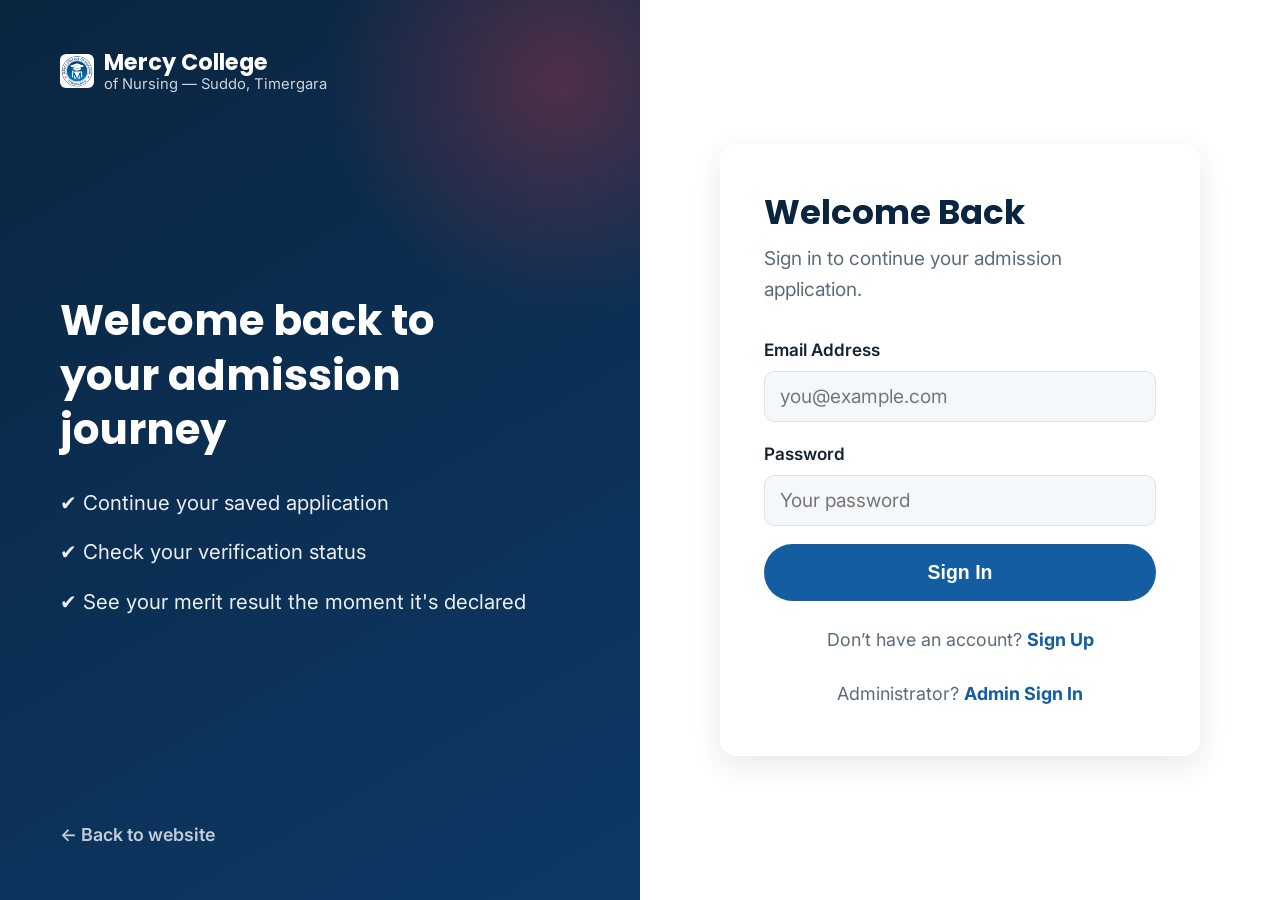
==== commit db13d891: "resolve confilits" ====
--- a/dashboard.html
+++ b/dashboard.html
@@ -15,13 +15,27 @@
 
 <div class="dash-layout">
 
-  <aside class="dash-sidebar">
+  <div class="dash-mobile-bar">
+    <button class="dash-menu-toggle" id="sidebarToggle" aria-label="Toggle menu">
+      <span></span><span></span><span></span>
+    </button>
     <a href="index.html" class="brand">
       <span class="brand-mark">
-        <svg viewBox="0 0 48 48" width="28" height="28" fill="none">
-          <circle cx="24" cy="24" r="22" stroke="currentColor" stroke-width="2"/>
-          <path d="M24 12v24M12 24h24" stroke="currentColor" stroke-width="3" stroke-linecap="round"/>
-        </svg>
+        <img src="img/LOGO.jpeg" alt="Mercy College of Nursing logo" width="28" height="28" style="border-radius:5px;object-fit:contain;">
+      </span>
+      <span class="brand-text">
+        <strong>Mercy College</strong>
+        <small>Student Portal</small>
+      </span>
+    </a>
+  </div>
+
+  <div class="dash-sidebar-backdrop" id="sidebarBackdrop"></div>
+
+  <aside class="dash-sidebar" id="dashSidebar">
+    <a href="index.html" class="brand">
+      <span class="brand-mark">
+        <img src="img/LOGO.jpeg" alt="Mercy College of Nursing logo" width="32" height="32" style="border-radius:5px;object-fit:contain;">
       </span>
       <span class="brand-text">
         <strong>Mercy College</strong>
@@ -91,19 +105,45 @@
     <p class="auth-error" id="appFormError"></p>
 
     <form id="applicationForm">
+      <div class="profile-upload">
+        <label class="profile-upload-avatar" for="profilePictureInput" id="profileAvatarPreview">
+          <span class="profile-upload-placeholder">📷</span>
+        </label>
+        <div class="profile-upload-info">
+          <span class="profile-upload-title">Profile Picture</span>
+          <p class="profile-upload-hint">Upload a recent passport-size photo (JPG or PNG).</p>
+          <label class="btn btn-tiny btn-ghost-dark profile-upload-btn" for="profilePictureInput">Choose Photo</label>
+          <input type="file" id="profilePictureInput" name="profilePicture" accept="image/*" hidden>
+        </div>
+      </div>
+
       <div class="form-grid">
         <label>
           Father's / Guardian's Name
           <input type="text" name="father" placeholder="Father's full name" required>
         </label>
-        <label>
-          CNIC / B-Form Number
-          <input type="text" name="cnic" placeholder="XXXXX-XXXXXXX-X" required>
-        </label>
-        <label>
-          Date of Birth
-          <input type="date" name="dob" required>
-        </label>
+        <div class="field-block">
+          <span class="field-label">Date of Birth</span>
+          <div class="date-picker" data-datepicker>
+            <button type="button" class="date-picker-trigger">
+              <span class="date-picker-value">Select date of birth</span>
+              <span class="date-picker-icon">📅</span>
+            </button>
+            <input type="hidden" name="dob">
+            <div class="date-picker-panel" hidden>
+              <div class="date-picker-header">
+                <button type="button" class="dp-nav dp-prev" aria-label="Previous month">&lsaquo;</button>
+                <select class="dp-month"></select>
+                <select class="dp-year"></select>
+                <button type="button" class="dp-nav dp-next" aria-label="Next month">&rsaquo;</button>
+              </div>
+              <div class="date-picker-weekdays">
+                <span>Su</span><span>Mo</span><span>Tu</span><span>We</span><span>Th</span><span>Fr</span><span>Sa</span>
+              </div>
+              <div class="date-picker-days"></div>
+            </div>
+          </div>
+        </div>
         <label>
           Gender
           <select name="gender" required>
@@ -128,17 +168,17 @@
           Program of Interest
           <select name="program" required>
             <option value="" disabled selected>Select a program</option>
-            <option>BSN &mdash; Generic Nursing</option>
-            <option>LHV &mdash; Lady Health Visitor</option>
+            <option value="BSN">BSN &mdash; Generic Nursing</option>
+            <option value="LHV">LHV &mdash; Lady Health Visitor</option>
           </select>
         </label>
         <label>
           Matric Marks / Percentage
-          <input type="text" name="marksMatric" placeholder="e.g. 78% or 850/1100" required>
+          <input type="text" name="marksMatric" placeholder="e.g. 78" required>
         </label>
         <label>
           F.Sc Marks / Percentage <span class="optional">(if applicable)</span>
-          <input type="text" name="marksFsc" placeholder="e.g. 82% or 940/1100">
+          <input type="text" name="marksFsc" placeholder="e.g. 82">
         </label>
         <label class="span-2">
           Complete Address
@@ -146,32 +186,45 @@
         </label>
       </div>
 
-      <h3 style="margin:26px 0 16px; font-size:1.1rem;">Required Documents</h3>
+      <h3 style="margin:26px 0 4px; font-size:1.1rem;">Documents</h3>
+      <p style="font-size:0.85rem; color:var(--text-muted,#6b7280); margin:0 0 16px;">All document fields are optional — you can submit your application now and add missing documents later.</p>
       <div class="upload-grid">
         <div class="upload-field">
-          <label>CNIC / Form B (scan or photo)
-            <input type="file" name="cnicFormB" accept="image/*,.pdf" required>
-          </label>
-        </div>
-        <div class="upload-field">
-          <label>Domicile Certificate
-            <input type="file" name="domicile" accept="image/*,.pdf" required>
-          </label>
-        </div>
-        <div class="upload-field">
-          <label>Matric DMC + Certificate
-            <input type="file" name="matricDocs" accept="image/*,.pdf" multiple required>
-          </label>
+          <label>CNIC / Form-B Number <span class="optional">(optional)</span>
+            <input type="text" name="cnicNumber" placeholder="e.g. 35202-1234567-1">
+          </label>
+          <label>CNIC / Form-B — Front Photo <span class="optional">(optional)</span>
+            <input type="file" name="cnicFront" accept="image/*,.pdf">
+          </label>
+          <div class="upload-preview" data-preview-for="cnicFront"></div>
+          <label>CNIC / Form-B — Back Photo <span class="optional">(optional)</span>
+            <input type="file" name="cnicBack" accept="image/*,.pdf">
+          </label>
+          <div class="upload-preview" data-preview-for="cnicBack"></div>
+        </div>
+        <div class="upload-field">
+          <label>Domicile Certificate <span class="optional">(optional)</span>
+            <input type="file" name="domicile" accept="image/*,.pdf">
+          </label>
+          <div class="upload-preview" data-preview-for="domicile"></div>
+        </div>
+        <div class="upload-field">
+          <label>Matric DMC + Certificate <span class="optional">(optional)</span>
+            <input type="file" name="matricDocs" accept="image/*,.pdf" multiple>
+          </label>
+          <div class="upload-preview" data-preview-for="matricDocs"></div>
         </div>
         <div class="upload-field">
           <label>F.Sc DMC + Certificate <span class="optional">(if applicable)</span>
             <input type="file" name="fscDocs" accept="image/*,.pdf" multiple>
           </label>
+          <div class="upload-preview" data-preview-for="fscDocs"></div>
         </div>
         <div class="upload-field span-2">
-          <label>KMU CAT Result
-            <input type="file" name="kmuCat" accept="image/*,.pdf" required>
-          </label>
+          <label>KMU CAT Result <span class="optional">(optional)</span>
+            <input type="file" name="kmuCat" accept="image/*,.pdf">
+          </label>
+          <div class="upload-preview" data-preview-for="kmuCat"></div>
         </div>
       </div>
 
@@ -184,16 +237,22 @@
 <!-- ===================== Read-only Summary Template ===================== -->
 <template id="applicationSummaryTemplate">
   <div class="dash-card">
-    <div style="display:flex; align-items:center; justify-content:space-between; flex-wrap:wrap; gap:10px;">
-      <h2 style="margin-bottom:0;">My Application</h2>
-      <span class="status-badge"></span>
-    </div>
-    <p class="dash-card-lead">Submitted on <span class="submitted-date"></span>. Contact the admissions office if any detail needs correction.</p>
-
-    <div class="summary-grid">
+    <div class="summary-header">
+      <img class="s-profile-pic" alt="Profile photo">
+      <div class="summary-header-text">
+        <div style="display:flex; align-items:center; justify-content:space-between; flex-wrap:wrap; gap:10px;">
+          <h2 style="margin-bottom:0;">My Application</h2>
+          <span class="status-badge"></span>
+        </div>
+        <p class="dash-card-lead" style="margin-bottom:0;">Submitted on <span class="submitted-date"></span>. Contact the admissions office if any detail needs correction.</p>
+      </div>
+    </div>
+
+    <div class="summary-grid" style="margin-top:26px;">
       <div class="summary-item"><span>Full Name</span><strong class="s-name"></strong></div>
       <div class="summary-item"><span>Father's / Guardian's Name</span><strong class="s-father"></strong></div>
       <div class="summary-item"><span>CNIC / B-Form</span><strong class="s-cnic"></strong></div>
+      <div class="summary-item"><span>CNIC / Form-B Number</span><strong class="s-cnicNumber"></strong></div>
       <div class="summary-item"><span>Date of Birth</span><strong class="s-dob"></strong></div>
       <div class="summary-item"><span>Gender</span><strong class="s-gender"></strong></div>
       <div class="summary-item"><span>Phone</span><strong class="s-phone"></strong></div>
@@ -210,7 +269,9 @@
   </div>
 </template>
 
+<script src="js/config.js"></script>
 <script src="js/store.js"></script>
+<script src="js/datepicker.js"></script>
 <script src="js/dashboard.js"></script>
 </body>
 </html>
--- a/css/style.css
+++ b/css/style.css
@@ -212,13 +212,14 @@
 .main-nav{
   display:flex;
   align-items:center;
-  gap: 30px;
+  gap: 22px;
 }
 
 .main-nav a{
   color:#fff;
   font-weight:500;
-  font-size: 0.98rem;
+  font-size: 0.95rem;
+  white-space: nowrap;
   transition: color 0.3s ease, opacity 0.2s ease;
   opacity: 0.9;
 }
@@ -310,6 +311,21 @@
 .hero-inner-solo{
   grid-template-columns: 1fr;
   max-width: 880px;
+}
+
+.hero-image{
+  display:flex;
+  justify-content:center;
+  align-items:flex-end;
+}
+
+.hero-image img{
+  width:100%;
+  max-width:480px;
+  height:auto;
+  border-radius:18px;
+  object-fit:cover;
+  box-shadow:0 20px 60px rgba(0,0,0,0.35);
 }
 
 .admissions-pill{
@@ -881,6 +897,7 @@
   .hero-inner{ grid-template-columns: 1fr; text-align:center; }
   .hero-actions{ justify-content:center; }
   .hero-media{ order:-1; max-width: 260px; margin: 0 auto; }
+  .hero-image{ display:none; }
   .hero-sub{ margin-left:auto; margin-right:auto; }
 
   .quick-grid{ grid-template-columns: repeat(3, 1fr); }
@@ -898,13 +915,7 @@
   .form-grid{ grid-template-columns: 1fr; }
 }
 
-@media (max-width: 720px){
-  .hide-mobile{ display:none; }
-  .top-bar{ font-size: 0.72rem; }
-  .top-bar-left{ gap: 14px; }
-  .top-social{ display:none; }
-  .top-bar-right{ gap: 10px; }
-
+@media (max-width: 1040px){
   .nav-toggle{ display:flex; }
   .main-nav{
     position: fixed;
@@ -922,7 +933,15 @@
     transition: transform 0.35s ease;
   }
   .main-nav.open{ transform: translateX(0); }
-  .main-nav a{ color:#fff !important; font-size: 1.05rem; }
+  .main-nav a{ color:#fff !important; font-size: 1.05rem; white-space: normal; }
+}
+
+@media (max-width: 720px){
+  .hide-mobile{ display:none; }
+  .top-bar{ font-size: 0.72rem; }
+  .top-bar-left{ gap: 14px; }
+  .top-social{ display:none; }
+  .top-bar-right{ gap: 10px; }
 
   .quick-grid{ grid-template-columns: repeat(2, 1fr); }
   .qec-grid{ grid-template-columns: 1fr; text-align:center; justify-items:center; }
--- a/css/auth.css
+++ b/css/auth.css
@@ -222,6 +222,123 @@
   background: none;
   font-size: 0.85rem;
 }
+.dash-card form input[type="file"][hidden]{ display: none; }
+.dash-card form input[type="hidden"]{ display: none; }
+
+.field-block{ margin-bottom: 18px; }
+.field-label{
+  display:block;
+  font-size: 0.88rem;
+  font-weight:600;
+  color: var(--text-dark);
+  margin-bottom: 7px;
+}
+
+/* ===================== Custom date picker ===================== */
+.date-picker{ position: relative; }
+
+.date-picker-trigger{
+  display:flex;
+  align-items:center;
+  justify-content:space-between;
+  width: 100%;
+  padding: 13px 15px;
+  border-radius: 10px;
+  border: 1.5px solid #dde3ea;
+  background: var(--bg-light);
+  font-family: var(--font-body);
+  font-size: 0.98rem;
+  color: var(--text-muted);
+  cursor:pointer;
+  text-align:left;
+  transition: border-color 0.2s ease;
+}
+.date-picker-trigger:hover{ border-color: var(--primary); }
+.date-picker-trigger:focus{ outline:none; border-color: var(--primary); }
+.date-picker-value.has-value{ color: var(--text-dark); font-weight:500; }
+.date-picker-icon{ font-size: 0.95rem; opacity:0.7; }
+
+.date-picker-panel{
+  position: absolute;
+  top: calc(100% + 8px);
+  left: 0;
+  z-index: 40;
+  width: 340px;
+  background:#fff;
+  border-radius: 14px;
+  box-shadow: 0 20px 45px rgba(10,37,64,0.22);
+  border: 1px solid #eef1f5;
+  padding: 16px;
+}
+
+.date-picker-header{
+  display:flex;
+  align-items:center;
+  gap: 5px;
+  margin-bottom: 12px;
+}
+.dp-nav{
+  width: 24px; height: 24px;
+  border-radius: 7px;
+  border:none;
+  background: var(--bg-light);
+  color: var(--text-dark);
+  font-size: 1rem;
+  line-height:1;
+  cursor:pointer;
+  flex-shrink:0;
+}
+.dp-nav:hover{ background: var(--primary); color:#fff; }
+.date-picker-header select{
+  border:none;
+  background: var(--bg-light);
+  border-radius: 8px;
+  padding: 6px 2px;
+  font-family: var(--font-body);
+  font-weight:600;
+  font-size: 0.8rem;
+  color: var(--text-dark);
+  cursor:pointer;
+  min-width: 0;
+}
+.date-picker-header select.dp-month{ flex: 1.5; }
+.date-picker-header select.dp-year{ flex: 1; }
+.date-picker-header select:focus{ outline:none; }
+
+.date-picker-weekdays{
+  display:grid;
+  grid-template-columns: repeat(7, 1fr);
+  margin-bottom: 4px;
+}
+.date-picker-weekdays span{
+  text-align:center;
+  font-size: 0.7rem;
+  font-weight:700;
+  color: var(--text-muted);
+  text-transform: uppercase;
+}
+
+.date-picker-days{
+  display:grid;
+  grid-template-columns: repeat(7, 1fr);
+  gap: 2px;
+}
+.dp-day{
+  width: 100%;
+  aspect-ratio: 1/1;
+  border:none;
+  background:none;
+  border-radius: 8px;
+  font-family: var(--font-body);
+  font-size: 0.86rem;
+  color: var(--text-dark);
+  cursor:pointer;
+}
+.dp-day:hover{ background: var(--bg-light); }
+.dp-day.selected{ background: var(--primary); color:#fff; font-weight:700; }
+.dp-day.today:not(.selected){ box-shadow: inset 0 0 0 1.5px var(--primary); }
+.dp-day:disabled{ color: #d3d9df; cursor:not-allowed; }
+.dp-day:disabled:hover{ background:none; }
 
 /* Status stepper */
 .status-stepper{
@@ -303,10 +420,34 @@
 }
 .upload-field label{ margin-bottom: 8px; }
 .upload-field input[type="file"]{
-  font-size: 0.8rem;
+  display: block;
+  width: 100%;
+  font-size: 0.84rem;
+  color: var(--text-muted, #6b7280);
   background: none;
   border: none;
   padding: 0;
+  margin-top: 4px;
+  cursor: pointer;
+}
+.upload-field input[type="file"]::file-selector-button{
+  display: inline-flex;
+  align-items: center;
+  gap: 6px;
+  padding: 7px 16px;
+  margin-right: 12px;
+  background: var(--primary, #145da0);
+  color: #fff;
+  border: none;
+  border-radius: 8px;
+  font-size: 0.84rem;
+  font-weight: 600;
+  font-family: inherit;
+  cursor: pointer;
+  transition: background 0.18s;
+}
+.upload-field input[type="file"]::file-selector-button:hover{
+  background: #0d4a87;
 }
 .upload-preview{
   display:flex;
@@ -328,6 +469,53 @@
   padding: 6px 10px;
   color: var(--text-muted);
 }
+
+/* Profile picture upload */
+.profile-upload{
+  display:flex;
+  align-items:center;
+  gap: 20px;
+  margin-bottom: 30px;
+  padding-bottom: 26px;
+  border-bottom: 1px solid #eef1f5;
+}
+.profile-upload-avatar{
+  width: 92px; height: 92px;
+  border-radius: 50%;
+  background: var(--bg-light);
+  border: 2px dashed #cfd8e2;
+  display:flex;
+  align-items:center;
+  justify-content:center;
+  overflow:hidden;
+  flex-shrink:0;
+  cursor:pointer;
+  transition: border-color 0.2s ease;
+}
+.profile-upload-avatar:hover{ border-color: var(--primary); }
+.profile-upload-avatar img{ width:100%; height:100%; object-fit:cover; }
+.profile-upload-placeholder{ font-size: 1.8rem; opacity:0.6; }
+.profile-upload-title{ display:block; font-weight:700; font-size: 0.96rem; color: var(--text-dark); margin-bottom: 4px; }
+.profile-upload-hint{ font-size: 0.82rem; color: var(--text-muted); margin-bottom: 10px; }
+.profile-upload-btn{ cursor:pointer; }
+
+/* Application summary header (photo + status) */
+.summary-header{
+  display:flex;
+  align-items:center;
+  gap: 20px;
+  flex-wrap: wrap;
+}
+.s-profile-pic{
+  width: 76px; height:76px;
+  border-radius: 50%;
+  object-fit:cover;
+  border: 2px solid var(--bg-light);
+  box-shadow: var(--shadow);
+  flex-shrink:0;
+}
+.s-profile-pic:not([src]){ display:none; }
+.summary-header-text{ flex:1; min-width: 220px; }
 
 /* Read-only application summary */
 .summary-grid{
@@ -412,6 +600,38 @@
 }
 .modal-box h3{ margin-bottom: 18px; }
 
+.modal-box form label{
+  display:block;
+  font-size: 0.85rem;
+  font-weight:600;
+  color: var(--text-dark);
+  margin-bottom: 14px;
+}
+.modal-box form input,
+.modal-box form textarea{
+  display:block;
+  width: 100%;
+  margin-top: 6px;
+  padding: 11px 13px;
+  border-radius: 10px;
+  border: 1.5px solid #dde3ea;
+  font-family: var(--font-body);
+  font-size: 0.92rem;
+  background: var(--bg-light);
+  color: var(--text-dark);
+}
+.modal-box form textarea{ resize: vertical; }
+.modal-box form input:focus,
+.modal-box form textarea:focus{ outline:none; border-color: var(--primary); }
+
+.status-quick-picks{
+  display:flex;
+  flex-wrap:wrap;
+  gap: 8px;
+  margin-bottom: 18px;
+  margin-top: -4px;
+}
+
 /* Merit tab */
 .merit-controls{
   display:flex;
@@ -436,34 +656,77 @@
   .auth-side{ display:none; }
 }
 
+/* Mobile top bar + off-canvas sidebar toggle (hidden on desktop) */
+.dash-mobile-bar{
+  display:none;
+  align-items:center;
+  gap: 16px;
+  background: var(--navy);
+  padding: 14px 20px;
+  position: sticky;
+  top: 0;
+  z-index: 250;
+}
+.dash-mobile-bar .brand{ color:#fff; }
+.dash-menu-toggle{
+  display:flex;
+  flex-direction:column;
+  justify-content:center;
+  gap: 5px;
+  width: 34px; height: 34px;
+  background: rgba(255,255,255,0.1);
+  border: none;
+  border-radius: 8px;
+  cursor:pointer;
+  flex-shrink:0;
+}
+.dash-menu-toggle span{
+  width: 18px; height:2px;
+  background:#fff;
+  margin: 0 auto;
+  transition: all 0.25s ease;
+}
+
+.dash-sidebar-backdrop{
+  display:none;
+  position: fixed;
+  inset:0;
+  background: rgba(10,37,64,0.55);
+  z-index: 290;
+}
+.dash-sidebar-backdrop.open{ display:block; }
+
 @media (max-width: 880px){
   .dash-layout{ flex-direction: column; }
+  .dash-mobile-bar{ display:flex; }
+
   .dash-sidebar{
-    position: static;
-    width: 100%;
-    height: auto;
-    flex-direction: row;
-    align-items:center;
-    padding: 14px 18px;
+    position: fixed;
+    top:0; left:0;
+    width: 82%;
+    max-width: 300px;
+    height: 100vh;
+    flex-direction: column;
+    align-items: stretch;
+    padding: 26px 20px;
+    transform: translateX(-100%);
+    transition: transform 0.3s ease;
+    z-index: 300;
   }
-  .dash-sidebar .brand{ margin-bottom:0; margin-right: 16px; }
-  .dash-nav{
-    flex-direction: row;
-    overflow-x: auto;
-    flex: 1;
+  .dash-sidebar.open{ transform: translateX(0); }
+  .dash-sidebar .brand{ display:none; }
+
+  .dash-nav{ flex-direction: column; overflow-x:visible; }
+  .dash-nav-link{ white-space: normal; }
+
+  .dash-sidebar-footer{
+    display:block;
+    border-top: 1px solid rgba(255,255,255,0.14);
+    margin-top: 20px;
+    padding-top: 20px;
   }
-  .dash-nav-link{ white-space: nowrap; padding: 10px 14px; }
-  .dash-sidebar-footer{
-    display:flex;
-    align-items:center;
-    gap: 12px;
-    border:none;
-    margin:0;
-    padding:0;
-    margin-left: 12px;
-  }
-  .dash-user-mini{ display:none; }
-  .dash-content{ padding: 30px 20px 70px; }
+  .dash-user-mini{ display:block; }
+  .dash-content{ padding: 26px 18px 70px; }
 }
 
 @media (max-width: 640px){
@@ -474,4 +737,7 @@
   .status-step{ padding-top:0; padding-left: 34px; text-align:left; width:100%; }
   .status-step::before{ display:none; }
   .status-step-dot{ top:0; left:0; transform:none; }
-}
+
+  .date-picker-panel{ width: 100%; left:0; right:0; }
+  .dp-day{ font-size: 0.8rem; }
+}
